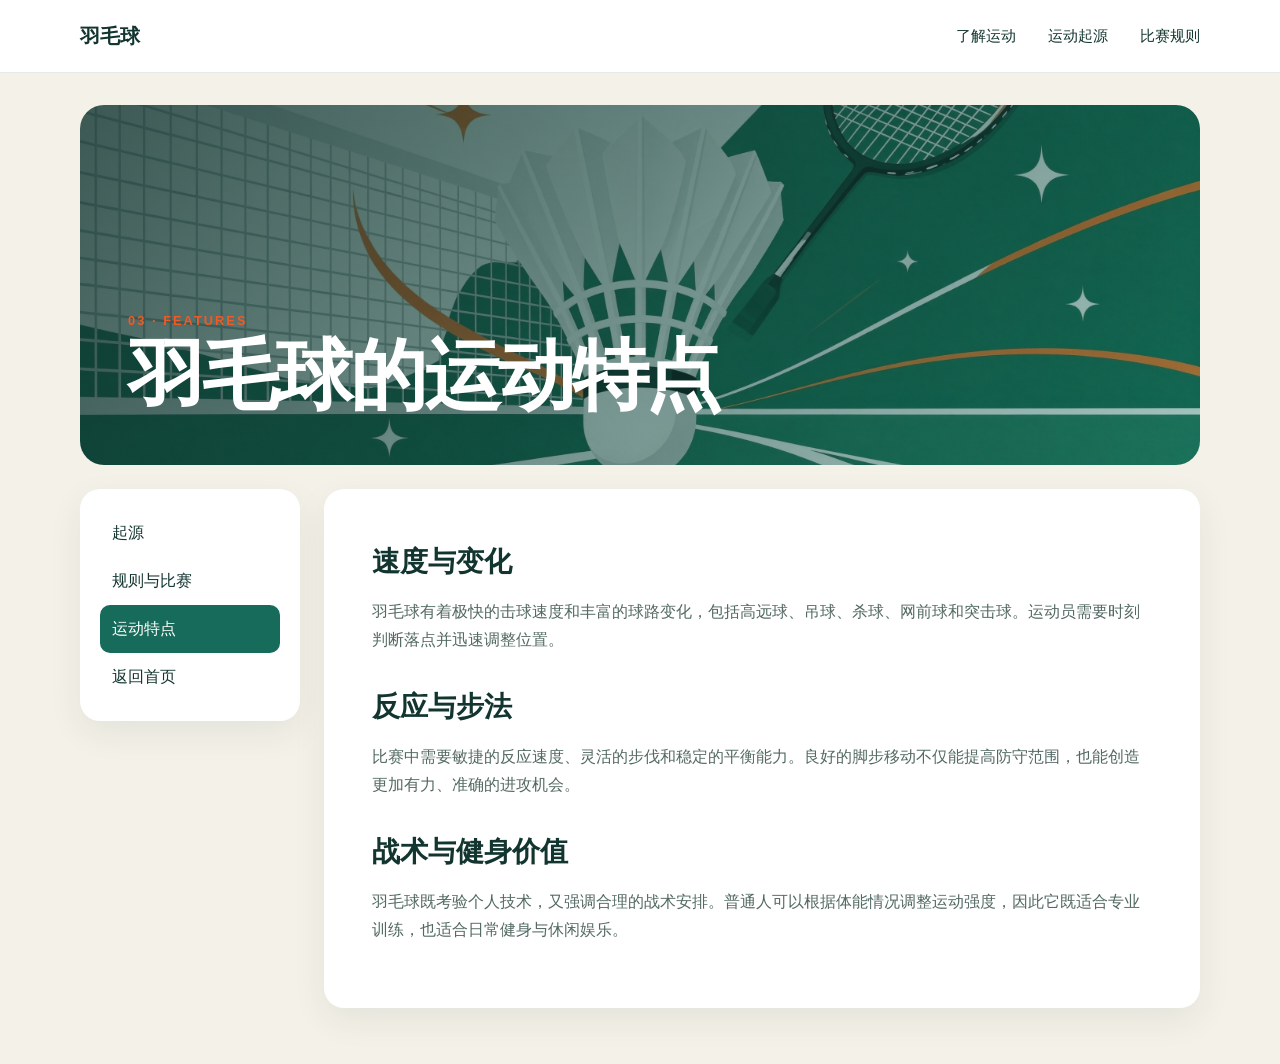
==== features.html @ 8ec92ee4 "Add files via upload" ====
<!DOCTYPE html>
<html lang="zh-CN">
<head>
  <meta charset="UTF-8">
  <meta name="viewport" content="width=device-width, initial-scale=1.0">
  <meta name="description" content="羽毛球运动特点与健身价值">
  <title>羽毛球运动特点</title>
  <link rel="stylesheet" href="styles.css">
</head>
<body>
  <header class="site-header">
    <nav class="nav" aria-label="主导航">
      <a class="brand" href="index.html">羽毛球</a>
      <a class="nav-link" href="index.html#about">了解运动</a>
      <a class="nav-link" href="origin.html">运动起源</a>
      <a class="nav-link" href="rules.html">比赛规则</a>
    </nav>
  </header>
  <main>
    <section class="detail-hero">
      <div>
        <span class="eyebrow">03 · Features</span>
        <h1>羽毛球的运动特点</h1>
      </div>
    </section>
    <div class="detail-layout">
      <aside class="detail-nav" aria-label="板块导航">
        <a href="origin.html">起源</a>
        <a href="rules.html">规则与比赛</a>
        <a class="active" href="features.html">运动特点</a>
        <a href="index.html">返回首页</a>
      </aside>
      <article class="detail-content">
        <h2>速度与变化</h2>
        <p>羽毛球有着极快的击球速度和丰富的球路变化，包括高远球、吊球、杀球、网前球和突击球。运动员需要时刻判断落点并迅速调整位置。</p>
        <h2>反应与步法</h2>
        <p>比赛中需要敏捷的反应速度、灵活的步伐和稳定的平衡能力。良好的脚步移动不仅能提高防守范围，也能创造更加有力、准确的进攻机会。</p>
        <h2>战术与健身价值</h2>
        <p>羽毛球既考验个人技术，又强调合理的战术安排。普通人可以根据体能情况调整运动强度，因此它既适合专业训练，也适合日常健身与休闲娱乐。</p>
      </article>
    </div>
  </main>
</body>
</html>
---- styles.css ----
:root {
  --ink: #12352f;
  --green: #176b5b;
  --orange: #f15a24;
  --cream: #f4f1e8;
  --white: #ffffff;
}

* {
  box-sizing: border-box;
}

html {
  scroll-behavior: smooth;
}

body {
  margin: 0;
  color: var(--ink);
  background: var(--cream);
  font-family: "Microsoft YaHei", "Segoe UI", sans-serif;
  line-height: 1.75;
}

.site-header {
  background: var(--white);
  border-bottom: 1px solid rgba(18, 53, 47, 0.1);
}

.nav {
  width: min(1120px, calc(100% - 40px));
  height: 72px;
  margin: 0 auto;
  display: flex;
  align-items: center;
  gap: 32px;
}

.brand {
  margin-right: auto;
  color: var(--ink);
  font-size: 1.25rem;
  font-weight: 800;
  text-decoration: none;
}

.nav-link {
  color: var(--ink);
  font-size: 0.95rem;
  text-decoration: none;
}

.nav-link:hover {
  color: var(--orange);
}

main {
  width: min(1120px, calc(100% - 40px));
  margin: 0 auto;
}

.hero {
  min-height: 520px;
  display: grid;
  grid-template-columns: 1fr 1fr;
  align-items: center;
  gap: 48px;
  padding: 56px 0;
}

.hero-copy {
  max-width: 520px;
}

.eyebrow,
.card-number {
  color: var(--orange);
  font-size: 0.8rem;
  font-weight: 800;
  letter-spacing: 0.16em;
  text-transform: uppercase;
}

h1,
h2,
p {
  margin-top: 0;
}

h1 {
  margin-bottom: 20px;
  font-size: clamp(2.25rem, 5vw, 4.8rem);
  line-height: 1.08;
  letter-spacing: -0.04em;
}

.hero-copy p {
  max-width: 430px;
  margin-bottom: 28px;
  color: #4d6963;
  font-size: 1.05rem;
}

.hero-image {
  width: 100%;
  max-height: 410px;
  object-fit: cover;
  border-radius: 24px;
  box-shadow: 0 24px 50px rgba(18, 53, 47, 0.16);
}

.button {
  display: inline-flex;
  align-items: center;
  justify-content: center;
  min-height: 48px;
  padding: 10px 22px;
  color: var(--white);
  background: var(--green);
  border-radius: 999px;
  font-weight: 700;
  text-decoration: none;
  transition: transform 0.2s ease, background 0.2s ease;
}

.button:hover {
  background: var(--orange);
  transform: translateY(-2px);
}

.content-grid {
  display: grid;
  grid-template-columns: repeat(3, 1fr);
  gap: 20px;
  padding: 24px 0 72px;
}

.card {
  min-height: 360px;
  padding: 32px;
  background: var(--white);
  border-radius: 20px;
  box-shadow: 0 12px 35px rgba(18, 53, 47, 0.07);
}

.card h2 {
  margin: 18px 0 16px;
  font-size: 1.55rem;
}

.section-title-link {
  color: inherit;
  text-decoration: none;
}

.section-title-link:hover {
  color: var(--orange);
}

.card p {
  color: #536963;
  font-size: 0.95rem;
}

.card-link {
  display: inline-block;
  margin-top: 8px;
  color: var(--green);
  font-size: 0.95rem;
  font-weight: 800;
  text-decoration: none;
}

.card-link:hover {
  color: var(--orange);
}

.detail-hero {
  min-height: 360px;
  display: flex;
  align-items: flex-end;
  margin: 32px 0 24px;
  padding: 48px;
  color: var(--white);
  background:
    linear-gradient(135deg, rgba(18, 53, 47, 0.82), rgba(23, 107, 91, 0.38)),
    url("羽毛球简介.png") center 58% / cover;
  border-radius: 24px;
}

.detail-hero h1 {
  max-width: 720px;
  margin-bottom: 0;
  font-size: clamp(2.4rem, 6vw, 5rem);
}

.detail-layout {
  display: grid;
  grid-template-columns: 220px 1fr;
  gap: 24px;
  padding-bottom: 56px;
}

.detail-nav,
.detail-content {
  background: var(--white);
  border-radius: 20px;
  box-shadow: 0 12px 35px rgba(18, 53, 47, 0.07);
}

.detail-nav {
  align-self: start;
  padding: 20px;
}

.detail-nav a {
  display: block;
  padding: 10px 12px;
  color: var(--ink);
  border-radius: 10px;
  text-decoration: none;
}

.detail-nav a:hover,
.detail-nav a.active {
  color: var(--white);
  background: var(--green);
}

.detail-content {
  padding: clamp(24px, 5vw, 48px);
}

.detail-content h2 {
  margin: 28px 0 12px;
  font-size: clamp(1.35rem, 3vw, 1.75rem);
}

.detail-content h2:first-child {
  margin-top: 0;
}

.detail-content p {
  color: #536963;
}

.detail-list {
  display: grid;
  grid-template-columns: repeat(2, 1fr);
  gap: 12px;
  padding: 0;
  list-style: none;
}

.detail-list li {
  padding: 18px;
  background: var(--cream);
  border-left: 4px solid var(--orange);
  border-radius: 10px;
}

.cta {
  display: flex;
  align-items: center;
  justify-content: space-between;
  gap: 24px;
  margin-bottom: 56px;
  padding: 36px 42px;
  color: var(--white);
  background: var(--green);
  border-radius: 24px;
}

.cta h2 {
  margin: 6px 0 0;
}

.cta .eyebrow {
  color: #ffc0a8;
}

.button-light {
  flex: 0 0 auto;
  color: var(--ink);
  background: var(--white);
}

.button-light:hover {
  color: var(--white);
}

@media (max-width: 900px) {
  .hero {
    grid-template-columns: 1fr;
    gap: 28px;
  }

  .hero-copy {
    max-width: 650px;
  }

  .hero-image {
    max-height: 360px;
  }

  .content-grid {
    grid-template-columns: 1fr 1fr;
  }

  .card:last-child {
    grid-column: 1 / -1;
  }

  .detail-layout {
    grid-template-columns: 180px 1fr;
  }
}

@media (max-width: 620px) {
  main,
  .nav {
    width: min(100% - 28px, 1120px);
  }

  .nav {
    height: 64px;
  }

  .nav-link {
    display: none;
  }

  .hero {
    min-height: auto;
    padding: 36px 0 40px;
  }

  h1 {
    font-size: clamp(2.1rem, 12vw, 3.2rem);
  }

  .hero-image {
    max-height: 260px;
    border-radius: 16px;
  }

  .content-grid {
    grid-template-columns: 1fr;
    gap: 14px;
    padding-bottom: 40px;
  }

  .card,
  .card:last-child {
    min-height: 0;
    grid-column: auto;
    padding: 24px;
  }

  .cta {
    align-items: flex-start;
    flex-direction: column;
    margin-bottom: 28px;
    padding: 28px 24px;
  }

  .detail-hero {
    min-height: 300px;
    align-items: flex-end;
    margin: 20px 0;
    padding: 28px 24px;
    border-radius: 16px;
  }

  .detail-layout {
    grid-template-columns: 1fr;
  }

  .detail-nav {
    display: flex;
    gap: 4px;
    overflow-x: auto;
  }

  .detail-nav a {
    flex: 0 0 auto;
  }

  .detail-list {
    grid-template-columns: 1fr;
  }
}
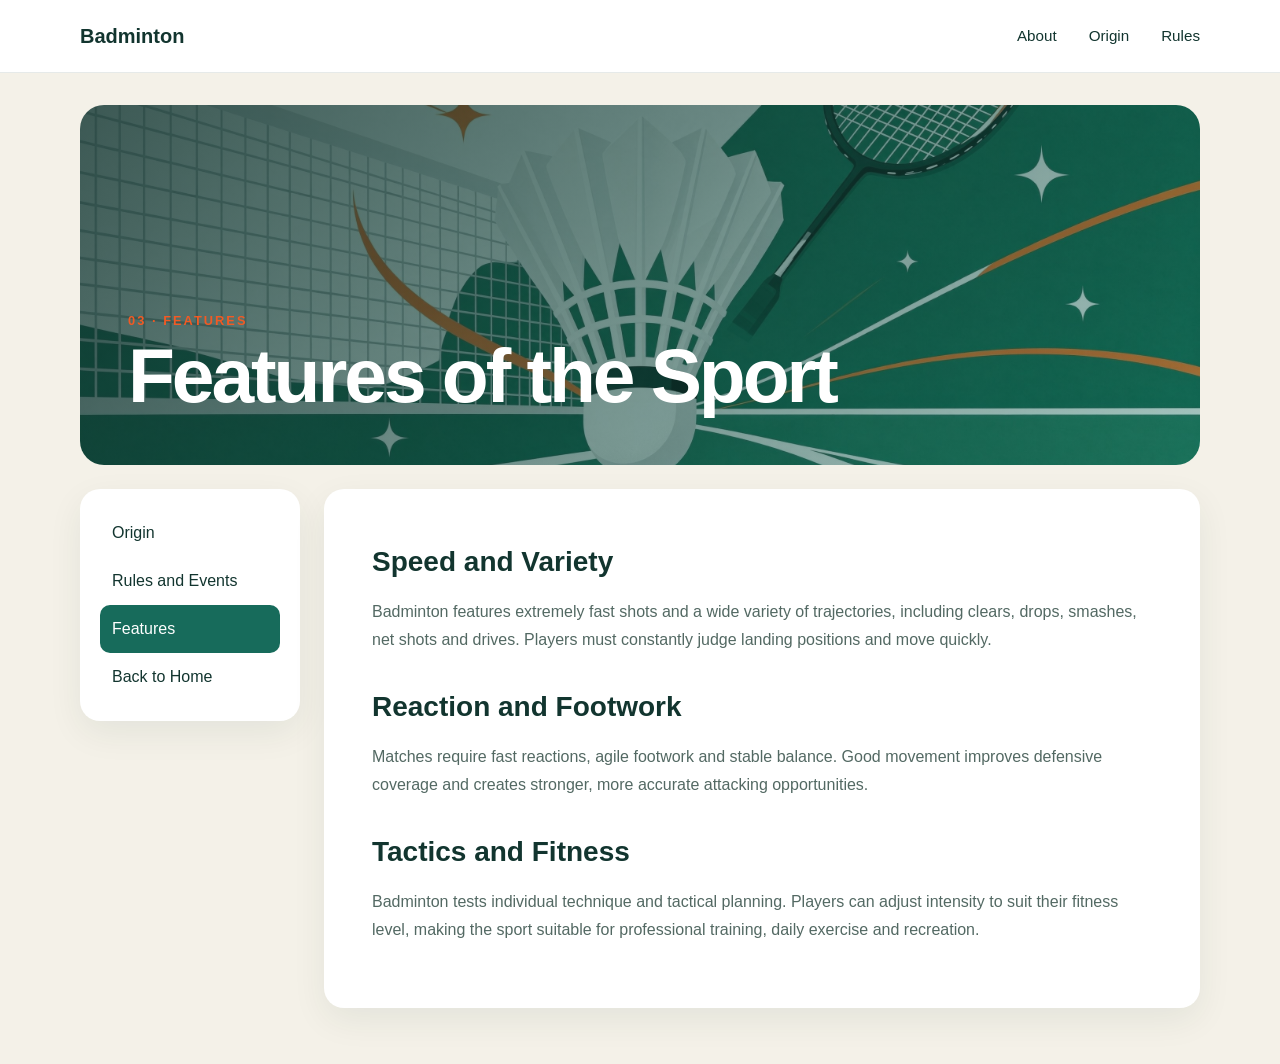
==== commit 8c76e966: "Add files via upload" ====
--- a/features.html
+++ b/features.html
@@ -1,42 +1,42 @@
 <!DOCTYPE html>
-<html lang="zh-CN">
+<html lang="en">
 <head>
   <meta charset="UTF-8">
   <meta name="viewport" content="width=device-width, initial-scale=1.0">
-  <meta name="description" content="羽毛球运动特点与健身价值">
-  <title>羽毛球运动特点</title>
+  <meta name="description" content="Badminton features and fitness benefits">
+  <title>Features of Badminton</title>
   <link rel="stylesheet" href="styles.css">
 </head>
 <body>
   <header class="site-header">
-    <nav class="nav" aria-label="主导航">
-      <a class="brand" href="index.html">羽毛球</a>
-      <a class="nav-link" href="index.html#about">了解运动</a>
-      <a class="nav-link" href="origin.html">运动起源</a>
-      <a class="nav-link" href="rules.html">比赛规则</a>
+    <nav class="nav" aria-label="Main navigation">
+      <a class="brand" href="index.html">Badminton</a>
+      <a class="nav-link" href="index.html#about">About</a>
+      <a class="nav-link" href="origin.html">Origin</a>
+      <a class="nav-link" href="rules.html">Rules</a>
     </nav>
   </header>
   <main>
     <section class="detail-hero">
       <div>
         <span class="eyebrow">03 · Features</span>
-        <h1>羽毛球的运动特点</h1>
+        <h1>Features of the Sport</h1>
       </div>
     </section>
     <div class="detail-layout">
-      <aside class="detail-nav" aria-label="板块导航">
-        <a href="origin.html">起源</a>
-        <a href="rules.html">规则与比赛</a>
-        <a class="active" href="features.html">运动特点</a>
-        <a href="index.html">返回首页</a>
+      <aside class="detail-nav" aria-label="Section navigation">
+        <a href="origin.html">Origin</a>
+        <a href="rules.html">Rules and Events</a>
+        <a class="active" href="features.html">Features</a>
+        <a href="index.html">Back to Home</a>
       </aside>
       <article class="detail-content">
-        <h2>速度与变化</h2>
-        <p>羽毛球有着极快的击球速度和丰富的球路变化，包括高远球、吊球、杀球、网前球和突击球。运动员需要时刻判断落点并迅速调整位置。</p>
-        <h2>反应与步法</h2>
-        <p>比赛中需要敏捷的反应速度、灵活的步伐和稳定的平衡能力。良好的脚步移动不仅能提高防守范围，也能创造更加有力、准确的进攻机会。</p>
-        <h2>战术与健身价值</h2>
-        <p>羽毛球既考验个人技术，又强调合理的战术安排。普通人可以根据体能情况调整运动强度，因此它既适合专业训练，也适合日常健身与休闲娱乐。</p>
+        <h2>Speed and Variety</h2>
+        <p>Badminton features extremely fast shots and a wide variety of trajectories, including clears, drops, smashes, net shots and drives. Players must constantly judge landing positions and move quickly.</p>
+        <h2>Reaction and Footwork</h2>
+        <p>Matches require fast reactions, agile footwork and stable balance. Good movement improves defensive coverage and creates stronger, more accurate attacking opportunities.</p>
+        <h2>Tactics and Fitness</h2>
+        <p>Badminton tests individual technique and tactical planning. Players can adjust intensity to suit their fitness level, making the sport suitable for professional training, daily exercise and recreation.</p>
       </article>
     </div>
   </main>
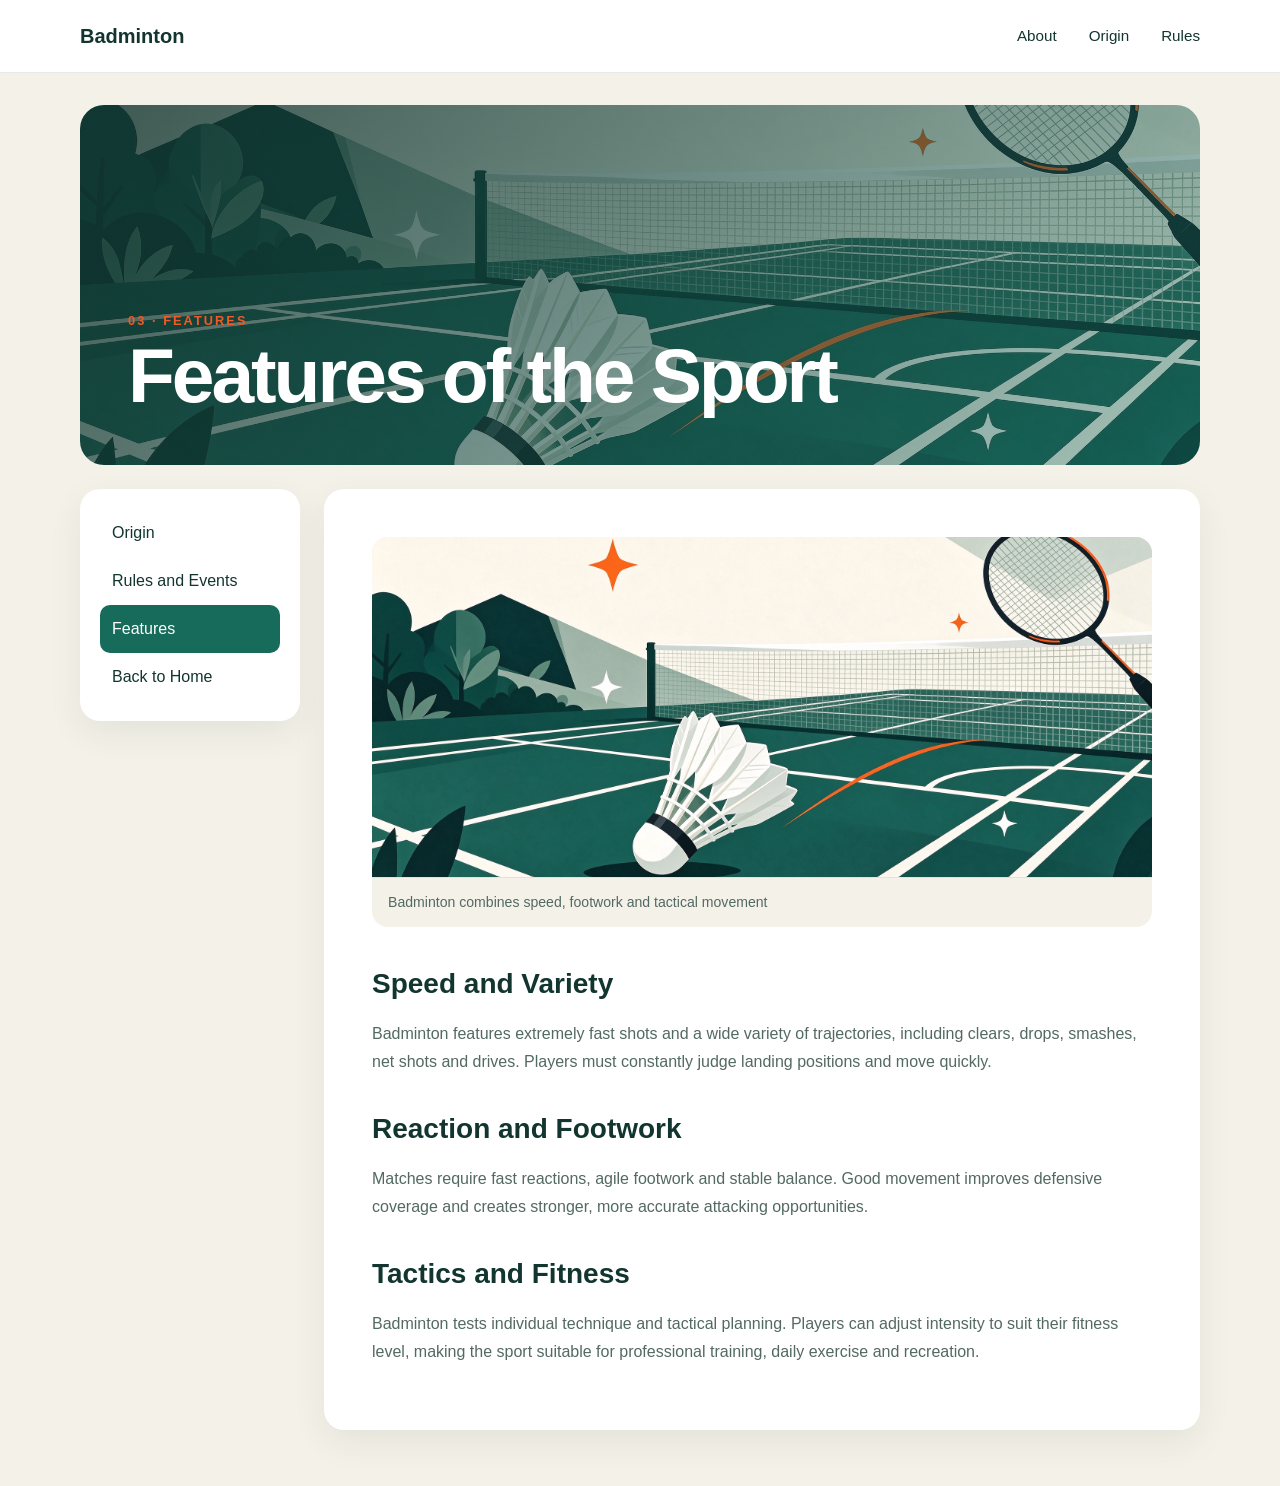
==== commit f8b42962: "Add files via upload" ====
--- a/features.html
+++ b/features.html
@@ -17,7 +17,7 @@
     </nav>
   </header>
   <main>
-    <section class="detail-hero">
+    <section class="detail-hero" style="background-image: linear-gradient(135deg, rgba(18, 53, 47, 0.82), rgba(23, 107, 91, 0.38)), url('生成类似风格图片 (2).png');">
       <div>
         <span class="eyebrow">03 · Features</span>
         <h1>Features of the Sport</h1>
@@ -31,6 +31,10 @@
         <a href="index.html">Back to Home</a>
       </aside>
       <article class="detail-content">
+        <figure class="detail-image">
+          <img src="生成类似风格图片 (2).png" alt="An outdoor badminton court with racket and shuttlecock">
+          <figcaption>Badminton combines speed, footwork and tactical movement</figcaption>
+        </figure>
         <h2>Speed and Variety</h2>
         <p>Badminton features extremely fast shots and a wide variety of trajectories, including clears, drops, smashes, net shots and drives. Players must constantly judge landing positions and move quickly.</p>
         <h2>Reaction and Footwork</h2>
--- a/styles.css
+++ b/styles.css
@@ -244,6 +244,28 @@
   color: #536963;
 }
 
+.detail-image {
+  margin: 0 0 32px;
+  overflow: hidden;
+  background: var(--cream);
+  border-radius: 16px;
+}
+
+.detail-image img {
+  width: 100%;
+  max-height: 340px;
+  display: block;
+  object-fit: cover;
+  object-position: center;
+}
+
+.detail-image figcaption {
+  padding: 12px 16px;
+  color: #536963;
+  border-top: 1px solid rgba(18, 53, 47, 0.08);
+  font-size: 0.88rem;
+}
+
 .detail-list {
   display: grid;
   grid-template-columns: repeat(2, 1fr);
